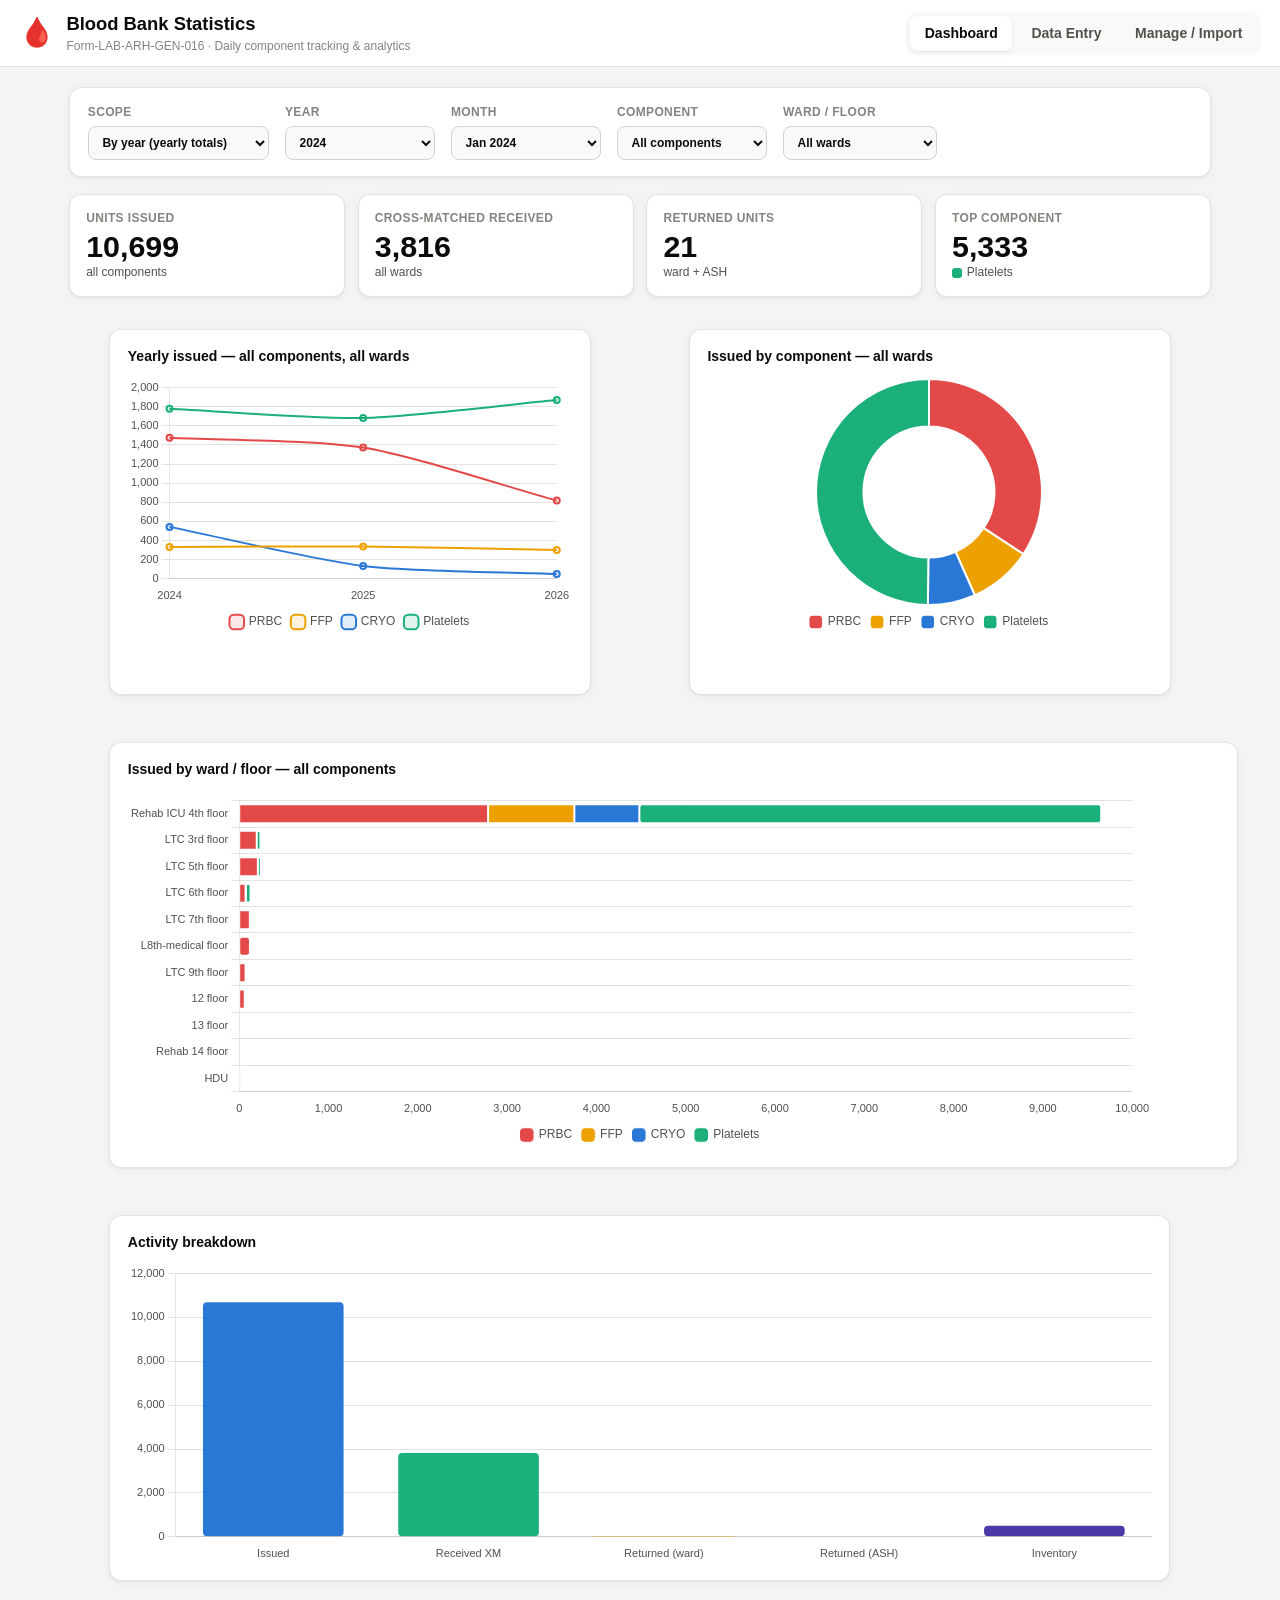
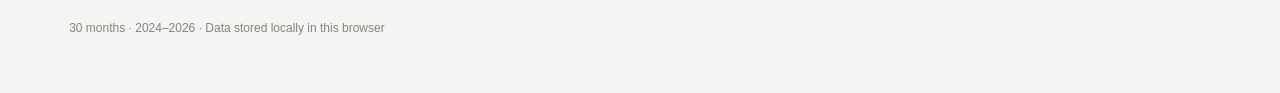
==== index.html @ c8dfbc21 "Add Blood Bank Statistics web app with analytics dashboards Self-contained, offline-capable static w" ====
<!doctype html>
<html lang="en">
<head>
<meta charset="utf-8">
<meta name="viewport" content="width=device-width, initial-scale=1">
<title>Blood Bank Statistics</title>
<link rel="stylesheet" href="styles.css">
</head>
<body>
<header class="topbar">
  <div class="brand">
    <span class="drop">🩸</span>
    <div>
      <h1>Blood Bank Statistics</h1>
      <p class="sub">Form-LAB-ARH-GEN-016 · Daily component tracking &amp; analytics</p>
    </div>
  </div>
  <nav class="tabs" id="tabs">
    <button data-view="dashboard" class="active">Dashboard</button>
    <button data-view="entry">Data Entry</button>
    <button data-view="manage">Manage / Import</button>
  </nav>
</header>

<main>
  <!-- DASHBOARD -->
  <section id="view-dashboard" class="view">
    <div class="filters card">
      <label>Scope
        <select id="f-scope">
          <option value="year">By year (yearly totals)</option>
          <option value="month">By month (within a year)</option>
          <option value="day">By day (within a month)</option>
        </select>
      </label>
      <label id="wrap-year">Year <select id="f-year"></select></label>
      <label id="wrap-month" hidden>Month <select id="f-month"></select></label>
      <label>Component
        <select id="f-component">
          <option value="__all">All components</option>
        </select>
      </label>
      <label>Ward / Floor
        <select id="f-ward"><option value="__all">All wards</option></select>
      </label>
    </div>

    <div class="kpis" id="kpis"></div>

    <div class="grid2">
      <figure class="card chart-card">
        <figcaption id="cap-trend">Trend</figcaption>
        <div class="canvas-wrap"><canvas id="chart-trend"></canvas></div>
      </figure>
      <figure class="card chart-card">
        <figcaption id="cap-component">Issued by component</figcaption>
        <div class="canvas-wrap"><canvas id="chart-component"></canvas></div>
      </figure>
    </div>
    <div class="grid2">
      <figure class="card chart-card wide">
        <figcaption id="cap-ward">Issued by ward / floor</figcaption>
        <div class="canvas-wrap tall"><canvas id="chart-ward"></canvas></div>
      </figure>
      <figure class="card chart-card">
        <figcaption>Activity breakdown</figcaption>
        <div class="canvas-wrap"><canvas id="chart-sections"></canvas></div>
      </figure>
    </div>
  </section>

  <!-- DATA ENTRY -->
  <section id="view-entry" class="view" hidden>
    <div class="filters card">
      <label>Month
        <select id="e-month"></select>
      </label>
      <label>Section
        <select id="e-section">
          <option value="issue">Issuing (by component &amp; ward)</option>
          <option value="received">Received Cross-matched (by ward)</option>
          <option value="returned_ward">Returned from Ward (by component)</option>
          <option value="returned_ash">Returned ARH→ASH (by component)</option>
          <option value="inventory">Daily inventory from ASH (by component)</option>
        </select>
      </label>
      <label id="e-wrap-comp">Component
        <select id="e-component"></select>
      </label>
      <span class="entry-hint" id="e-hint"></span>
    </div>
    <div class="card table-scroll">
      <table id="entry-table" class="grid"></table>
    </div>
  </section>

  <!-- MANAGE -->
  <section id="view-manage" class="view" hidden>
    <div class="card">
      <h2>Add a month</h2>
      <p class="muted">Create a blank month to start entering daily data.</p>
      <div class="row">
        <select id="add-month">
          <option value="1">January</option><option value="2">February</option>
          <option value="3">March</option><option value="4">April</option>
          <option value="5">May</option><option value="6">June</option>
          <option value="7">July</option><option value="8">August</option>
          <option value="9">September</option><option value="10">October</option>
          <option value="11">November</option><option value="12">December</option>
        </select>
        <input type="number" id="add-year" min="2000" max="2100" step="1" placeholder="Year">
        <button id="btn-add-month" class="primary">Add month</button>
      </div>
    </div>

    <div class="card">
      <h2>Import / Export</h2>
      <p class="muted">Back up or move your data. JSON keeps everything; Excel is a per-month report.</p>
      <div class="row">
        <button id="btn-export-json">⬇ Export JSON (full backup)</button>
        <button id="btn-export-xlsx">⬇ Export Excel</button>
        <label class="filebtn">⬆ Import JSON<input type="file" id="imp-json" accept=".json" hidden></label>
        <label class="filebtn">⬆ Import Excel workbook<input type="file" id="imp-xlsx" accept=".xlsx,.xls" hidden></label>
      </div>
      <p id="io-msg" class="io-msg"></p>
    </div>

    <div class="card">
      <h2>Months on record</h2>
      <div id="month-list" class="month-list"></div>
    </div>

    <div class="card danger-zone">
      <h2>Reset</h2>
      <p class="muted">Restore the original workbook data, or wipe everything.</p>
      <div class="row">
        <button id="btn-reseed">Restore bundled data</button>
        <button id="btn-wipe" class="danger">Delete all data</button>
      </div>
    </div>
  </section>
</main>

<footer class="foot"><span id="foot-count"></span> · Data stored locally in this browser</footer>

<script src="vendor/chart.umd.js"></script>
<script src="vendor/xlsx.full.min.js"></script>
<script src="data-seed.js"></script>
<script src="app.js"></script>
</body>
</html>
---- styles.css ----
:root{
  --surface-0:#f4f4f2; --surface-1:#ffffff; --surface-2:#faf9f7;
  --border:#e4e3df; --border-strong:#d3d2cc;
  --text-primary:#0b0b0b; --text-secondary:#52514e; --text-muted:#84837d;
  --accent:#c0392b; --accent-ink:#fff;
  --s-prbc:#e34948; --s-ffp:#eda100; --s-cryo:#2a78d6; --s-plt:#1baf7a;
  --good:#008300; --warn:#eda100;
  --shadow:0 1px 2px rgba(0,0,0,.05),0 2px 8px rgba(0,0,0,.04);
  --radius:12px;
}
@media (prefers-color-scheme: dark){
  :root{
    --surface-0:#131312; --surface-1:#1e1e1c; --surface-2:#242422;
    --border:#33322e; --border-strong:#403f3a;
    --text-primary:#ffffff; --text-secondary:#c3c2b7; --text-muted:#8f8e85;
    --accent:#e05a4b;
    --s-prbc:#e66767; --s-ffp:#c98500; --s-cryo:#3987e5; --s-plt:#199e70;
    --shadow:0 1px 2px rgba(0,0,0,.3);
  }
}
:root[data-theme="dark"]{color-scheme:dark;}
*{box-sizing:border-box;}
html,body{margin:0;padding:0;}
body{
  font-family:-apple-system,BlinkMacSystemFont,"Segoe UI",Roboto,Helvetica,Arial,sans-serif;
  background:var(--surface-0); color:var(--text-primary);
  font-size:15px; line-height:1.45;
}
h1,h2{margin:0;font-weight:650;}
.muted{color:var(--text-muted);font-size:13px;margin:.2rem 0 .8rem;}

.topbar{
  position:sticky;top:0;z-index:10;background:var(--surface-1);
  border-bottom:1px solid var(--border);padding:.7rem 1.2rem;
  display:flex;flex-wrap:wrap;gap:1rem;align-items:center;justify-content:space-between;
}
.brand{display:flex;align-items:center;gap:.7rem;}
.brand .drop{font-size:1.8rem;}
.brand h1{font-size:1.15rem;}
.brand .sub{margin:0;color:var(--text-muted);font-size:12px;}
.tabs{display:flex;gap:.3rem;background:var(--surface-2);padding:.25rem;border-radius:10px;}
.tabs button{
  border:0;background:transparent;color:var(--text-secondary);
  padding:.45rem .9rem;border-radius:8px;cursor:pointer;font-size:14px;font-weight:550;
}
.tabs button.active{background:var(--surface-1);color:var(--text-primary);box-shadow:var(--shadow);}

main{max-width:1180px;margin:1.2rem auto;padding:0 1.2rem;}
.view{display:flex;flex-direction:column;gap:1.1rem;}
.view[hidden]{display:none;}
.card{background:var(--surface-1);border:1px solid var(--border);border-radius:var(--radius);padding:1rem 1.1rem;box-shadow:var(--shadow);}

.filters{display:flex;flex-wrap:wrap;gap:1rem;align-items:end;}
.filters label,.row label:not(.filebtn){display:flex;flex-direction:column;font-size:12px;color:var(--text-muted);gap:.3rem;font-weight:600;text-transform:uppercase;letter-spacing:.03em;}
select,input[type=number]{
  font:inherit;padding:.5rem .6rem;border:1px solid var(--border-strong);
  border-radius:8px;background:var(--surface-2);color:var(--text-primary);min-width:150px;
}
.entry-hint{font-size:12px;color:var(--text-muted);align-self:center;}

.kpis{display:grid;grid-template-columns:repeat(auto-fit,minmax(150px,1fr));gap:.8rem;}
.kpi{background:var(--surface-1);border:1px solid var(--border);border-radius:var(--radius);padding:.9rem 1rem;box-shadow:var(--shadow);}
.kpi .k-label{font-size:12px;color:var(--text-muted);text-transform:uppercase;letter-spacing:.03em;font-weight:600;}
.kpi .k-value{font-size:1.9rem;font-weight:700;line-height:1.1;margin-top:.2rem;}
.kpi .k-sub{font-size:12px;color:var(--text-secondary);}
.kpi .swatch{display:inline-block;width:10px;height:10px;border-radius:3px;margin-right:.3rem;vertical-align:middle;}

.grid2{display:grid;grid-template-columns:1fr 1fr;gap:1.1rem;}
.chart-card figcaption{font-weight:600;font-size:14px;margin:0 0 .7rem;}
.chart-card.wide{grid-column:1 / -1;}
.canvas-wrap{position:relative;height:300px;}
.canvas-wrap.tall{height:360px;}
@media(max-width:820px){.grid2{grid-template-columns:1fr;}.canvas-wrap{height:260px;}}

.table-scroll{overflow-x:auto;padding:.3rem;}
table.grid{border-collapse:collapse;width:100%;font-size:13px;}
table.grid th,table.grid td{border:1px solid var(--border);padding:2px;text-align:center;}
table.grid thead th{background:var(--surface-2);position:sticky;top:0;font-size:11px;color:var(--text-secondary);}
table.grid td.rowhead,table.grid th.rowhead{text-align:left;white-space:nowrap;font-weight:600;padding:4px 8px;position:sticky;left:0;background:var(--surface-1);z-index:1;}
table.grid td.total{font-weight:700;background:var(--surface-2);}
table.grid tfoot td{font-weight:700;background:var(--surface-2);}
table.grid input{width:38px;min-width:0;text-align:center;border:1px solid transparent;background:transparent;padding:3px 1px;border-radius:4px;}
table.grid input:focus{border-color:var(--accent);background:var(--surface-2);outline:none;}
table.grid input:not(:placeholder-shown){font-weight:600;}

.row{display:flex;flex-wrap:wrap;gap:.6rem;align-items:center;}
button{font:inherit;font-weight:600;cursor:pointer;border:1px solid var(--border-strong);background:var(--surface-2);color:var(--text-primary);padding:.5rem .9rem;border-radius:8px;}
button:hover{border-color:var(--accent);}
button.primary{background:var(--accent);color:var(--accent-ink);border-color:var(--accent);}
button.danger{color:#fff;background:#c0392b;border-color:#c0392b;}
.filebtn{background:var(--surface-2);border:1px solid var(--border-strong);padding:.5rem .9rem;border-radius:8px;cursor:pointer;font-weight:600;font-size:15px;}
.filebtn:hover{border-color:var(--accent);}
.io-msg{font-size:13px;margin:.6rem 0 0;min-height:1.1em;}
.io-msg.ok{color:var(--good);}
.io-msg.err{color:var(--accent);}

.month-list{display:flex;flex-wrap:wrap;gap:.5rem;}
.month-pill{display:flex;align-items:center;gap:.5rem;background:var(--surface-2);border:1px solid var(--border);border-radius:20px;padding:.35rem .8rem;font-size:13px;font-weight:600;}
.month-pill button{padding:.1rem .45rem;border-radius:50%;line-height:1;border:0;background:transparent;color:var(--text-muted);}
.month-pill button:hover{color:var(--accent);}
.danger-zone{border-color:color-mix(in srgb,var(--accent) 30%,var(--border));}
.foot{max-width:1180px;margin:1.5rem auto;padding:0 1.2rem 2rem;color:var(--text-muted);font-size:12px;}
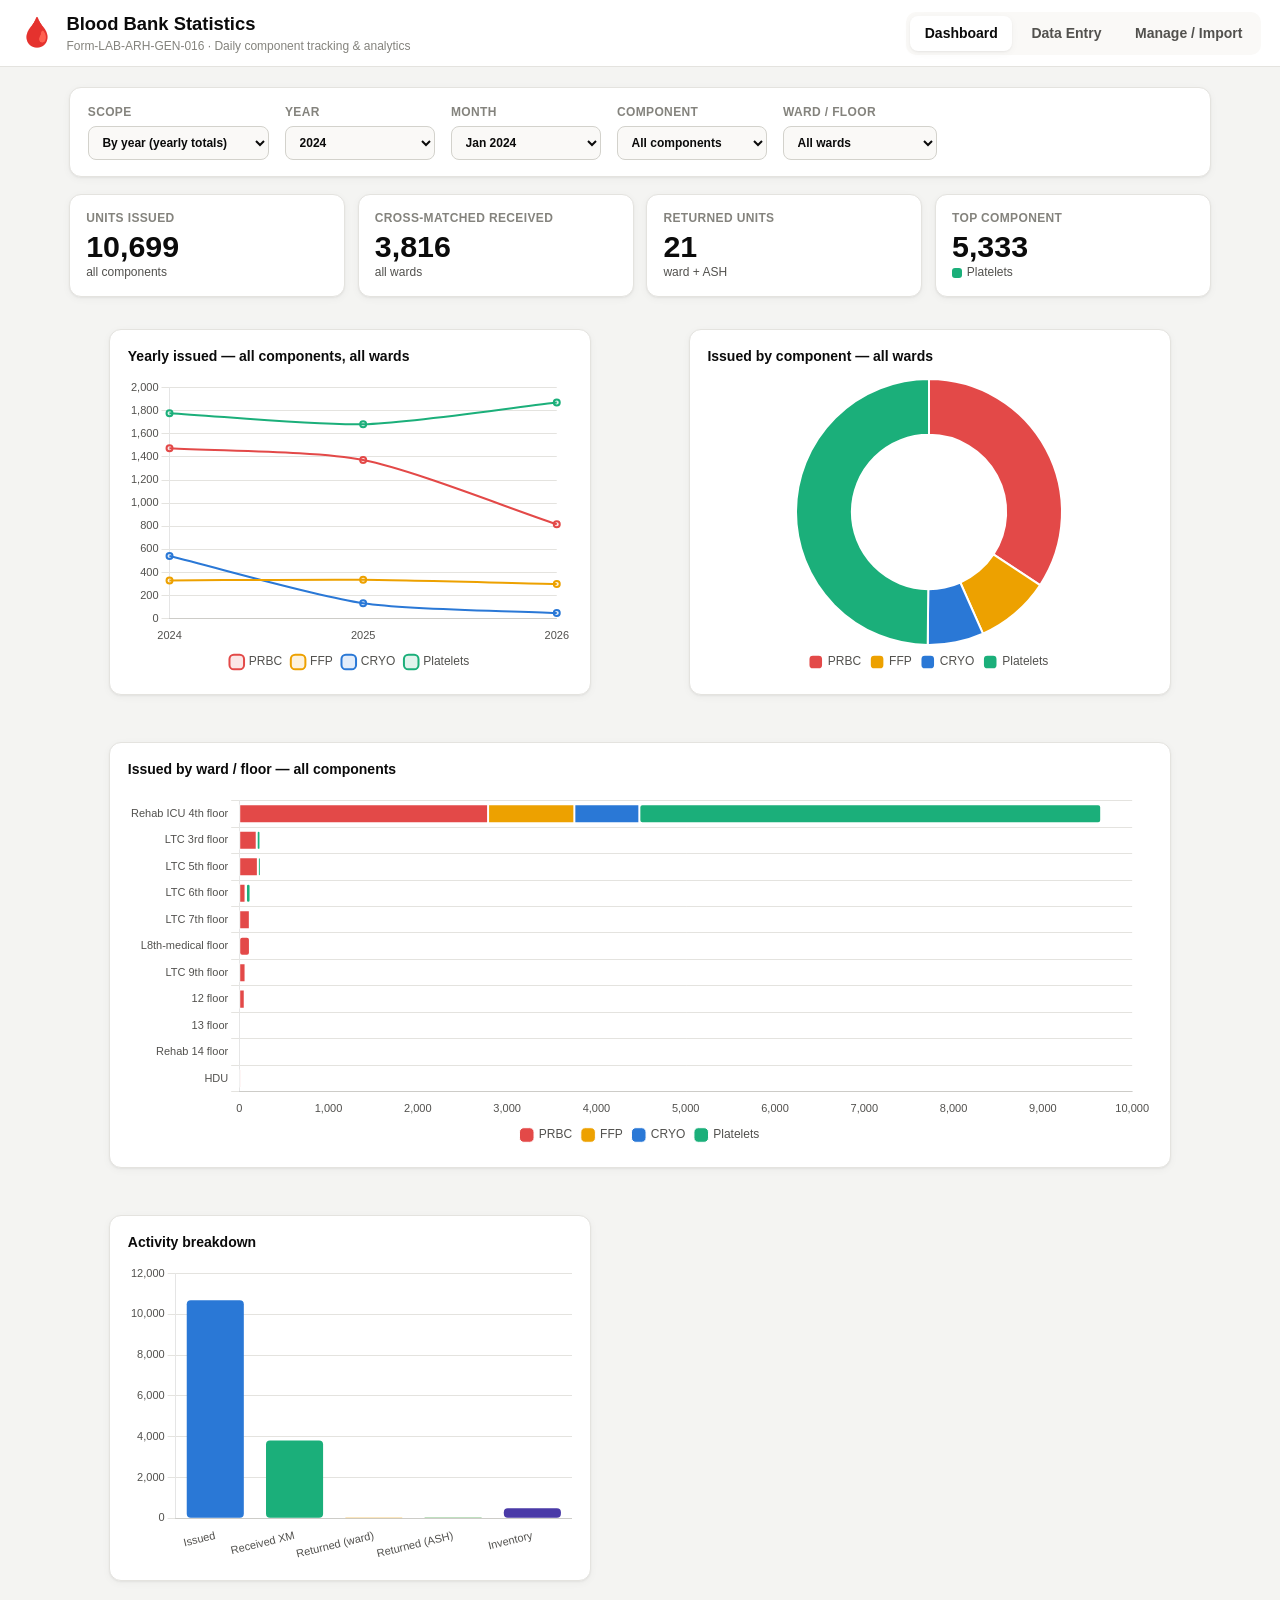
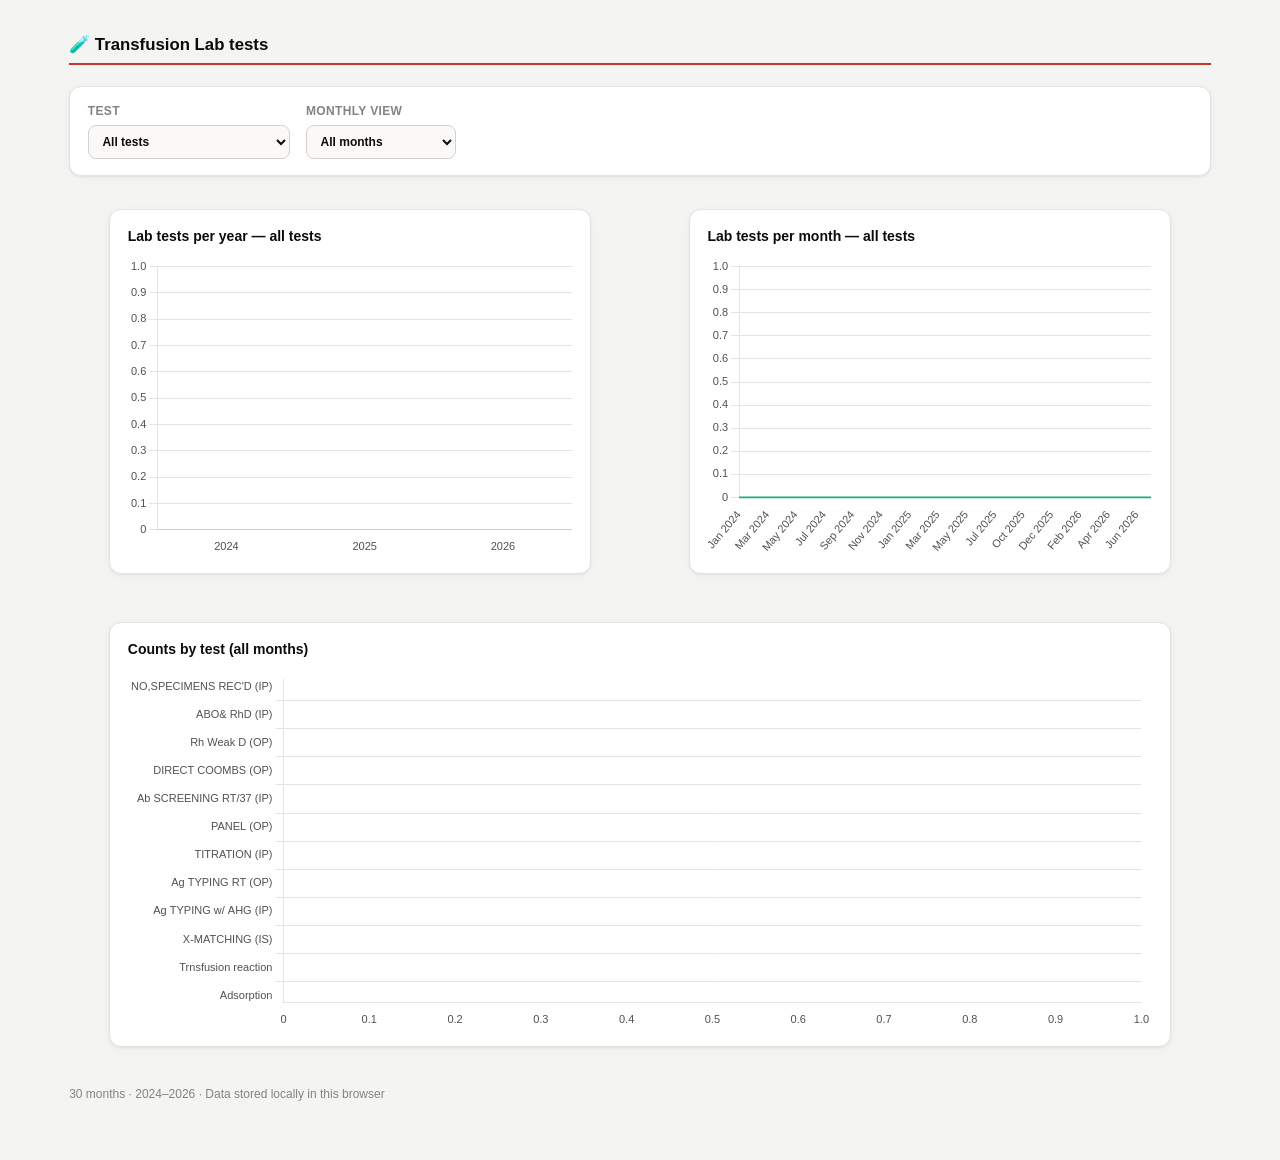
==== commit f9bb2224: "Add Transfusion Lab tests dashboard graphs (per month and per year) New dashboard section with: - La" ====
--- a/index.html
+++ b/index.html
@@ -67,6 +67,30 @@
         <div class="canvas-wrap"><canvas id="chart-sections"></canvas></div>
       </figure>
     </div>
+
+    <div class="section-divider">🧪 Transfusion Lab tests</div>
+    <div class="filters card">
+      <label>Test
+        <select id="f-labtest"><option value="__all">All tests</option></select>
+      </label>
+      <label>Monthly view
+        <select id="f-labyear"></select>
+      </label>
+    </div>
+    <div class="grid2">
+      <figure class="card chart-card">
+        <figcaption id="cap-lab-year">Lab tests per year</figcaption>
+        <div class="canvas-wrap"><canvas id="chart-lab-year"></canvas></div>
+      </figure>
+      <figure class="card chart-card">
+        <figcaption id="cap-lab-month">Lab tests per month</figcaption>
+        <div class="canvas-wrap"><canvas id="chart-lab-month"></canvas></div>
+      </figure>
+    </div>
+    <figure class="card chart-card wide">
+      <figcaption id="cap-lab-test">Counts by test</figcaption>
+      <div class="canvas-wrap tall"><canvas id="chart-lab-test"></canvas></div>
+    </figure>
   </section>
 
   <!-- DATA ENTRY -->
@@ -82,11 +106,25 @@
           <option value="returned_ward">Returned from Ward (by component)</option>
           <option value="returned_ash">Returned ARH→ASH (by component)</option>
           <option value="inventory">Daily inventory from ASH (by component)</option>
+          <option value="labtests">Transfusion Lab tests (by test)</option>
+          <option value="signatures">Daily staff signature</option>
         </select>
       </label>
       <label id="e-wrap-comp">Component
         <select id="e-component"></select>
       </label>
+      <span class="entry-add">
+        <select id="e-add-month" aria-label="Month to add">
+          <option value="1">January</option><option value="2">February</option>
+          <option value="3">March</option><option value="4">April</option>
+          <option value="5">May</option><option value="6">June</option>
+          <option value="7">July</option><option value="8">August</option>
+          <option value="9">September</option><option value="10">October</option>
+          <option value="11">November</option><option value="12">December</option>
+        </select>
+        <input type="number" id="e-add-year" min="2000" max="2100" step="1" placeholder="Year" aria-label="Year to add">
+        <button id="e-btn-add-month" class="primary">＋ Add month</button>
+      </span>
       <span class="entry-hint" id="e-hint"></span>
     </div>
     <div class="card table-scroll">
@@ -117,8 +155,10 @@
       <h2>Import / Export</h2>
       <p class="muted">Back up or move your data. JSON keeps everything; Excel is a per-month report.</p>
       <div class="row">
+        <button id="btn-report" class="primary">📊 Export report (graphs + analysis)</button>
+        <button id="btn-export-xlsx">⬇ Export Excel (styled + charts)</button>
+        <button id="btn-export-forms">⬇ Export Excel (monthly forms)</button>
         <button id="btn-export-json">⬇ Export JSON (full backup)</button>
-        <button id="btn-export-xlsx">⬇ Export Excel</button>
         <label class="filebtn">⬆ Import JSON<input type="file" id="imp-json" accept=".json" hidden></label>
         <label class="filebtn">⬆ Import Excel workbook<input type="file" id="imp-xlsx" accept=".xlsx,.xls" hidden></label>
       </div>
@@ -142,10 +182,14 @@
 </main>
 
 <footer class="foot"><span id="foot-count"></span> · Data stored locally in this browser</footer>
+<div id="report-offscreen" style="position:absolute;left:-99999px;top:0;width:0;height:0;overflow:hidden;"></div>
 
 <script src="vendor/chart.umd.js"></script>
 <script src="vendor/xlsx.full.min.js"></script>
+<script src="vendor/jszip.min.js"></script>
 <script src="data-seed.js"></script>
+<script src="template-embed.js"></script>
+<script src="template-form-embed.js"></script>
 <script src="app.js"></script>
 </body>
 </html>
--- a/styles.css
+++ b/styles.css
@@ -57,6 +57,10 @@
   border-radius:8px;background:var(--surface-2);color:var(--text-primary);min-width:150px;
 }
 .entry-hint{font-size:12px;color:var(--text-muted);align-self:center;}
+.entry-hint.err-hint{color:var(--danger,#e5484d);font-weight:600;}
+.entry-add{display:flex;gap:.4rem;align-items:center;}
+.entry-add #e-add-year{width:90px;min-width:0;}
+.entry-add #e-add-month{min-width:120px;}
 
 .kpis{display:grid;grid-template-columns:repeat(auto-fit,minmax(150px,1fr));gap:.8rem;}
 .kpi{background:var(--surface-1);border:1px solid var(--border);border-radius:var(--radius);padding:.9rem 1rem;box-shadow:var(--shadow);}
@@ -65,6 +69,7 @@
 .kpi .k-sub{font-size:12px;color:var(--text-secondary);}
 .kpi .swatch{display:inline-block;width:10px;height:10px;border-radius:3px;margin-right:.3rem;vertical-align:middle;}
 
+.section-divider{margin:1.2rem 0 .2rem;font-size:1.05rem;font-weight:700;color:var(--text-primary);padding-bottom:.4rem;border-bottom:2px solid var(--accent);}
 .grid2{display:grid;grid-template-columns:1fr 1fr;gap:1.1rem;}
 .chart-card figcaption{font-weight:600;font-size:14px;margin:0 0 .7rem;}
 .chart-card.wide{grid-column:1 / -1;}
@@ -82,6 +87,8 @@
 table.grid input{width:38px;min-width:0;text-align:center;border:1px solid transparent;background:transparent;padding:3px 1px;border-radius:4px;}
 table.grid input:focus{border-color:var(--accent);background:var(--surface-2);outline:none;}
 table.grid input:not(:placeholder-shown){font-weight:600;}
+table.grid input.cell-selected{background:color-mix(in srgb,var(--accent) 20%,transparent);border-color:var(--accent);}
+table.grid input.sig{width:64px;text-align:left;font-weight:500;padding:3px 4px;}
 
 .row{display:flex;flex-wrap:wrap;gap:.6rem;align-items:center;}
 button{font:inherit;font-weight:600;cursor:pointer;border:1px solid var(--border-strong);background:var(--surface-2);color:var(--text-primary);padding:.5rem .9rem;border-radius:8px;}
